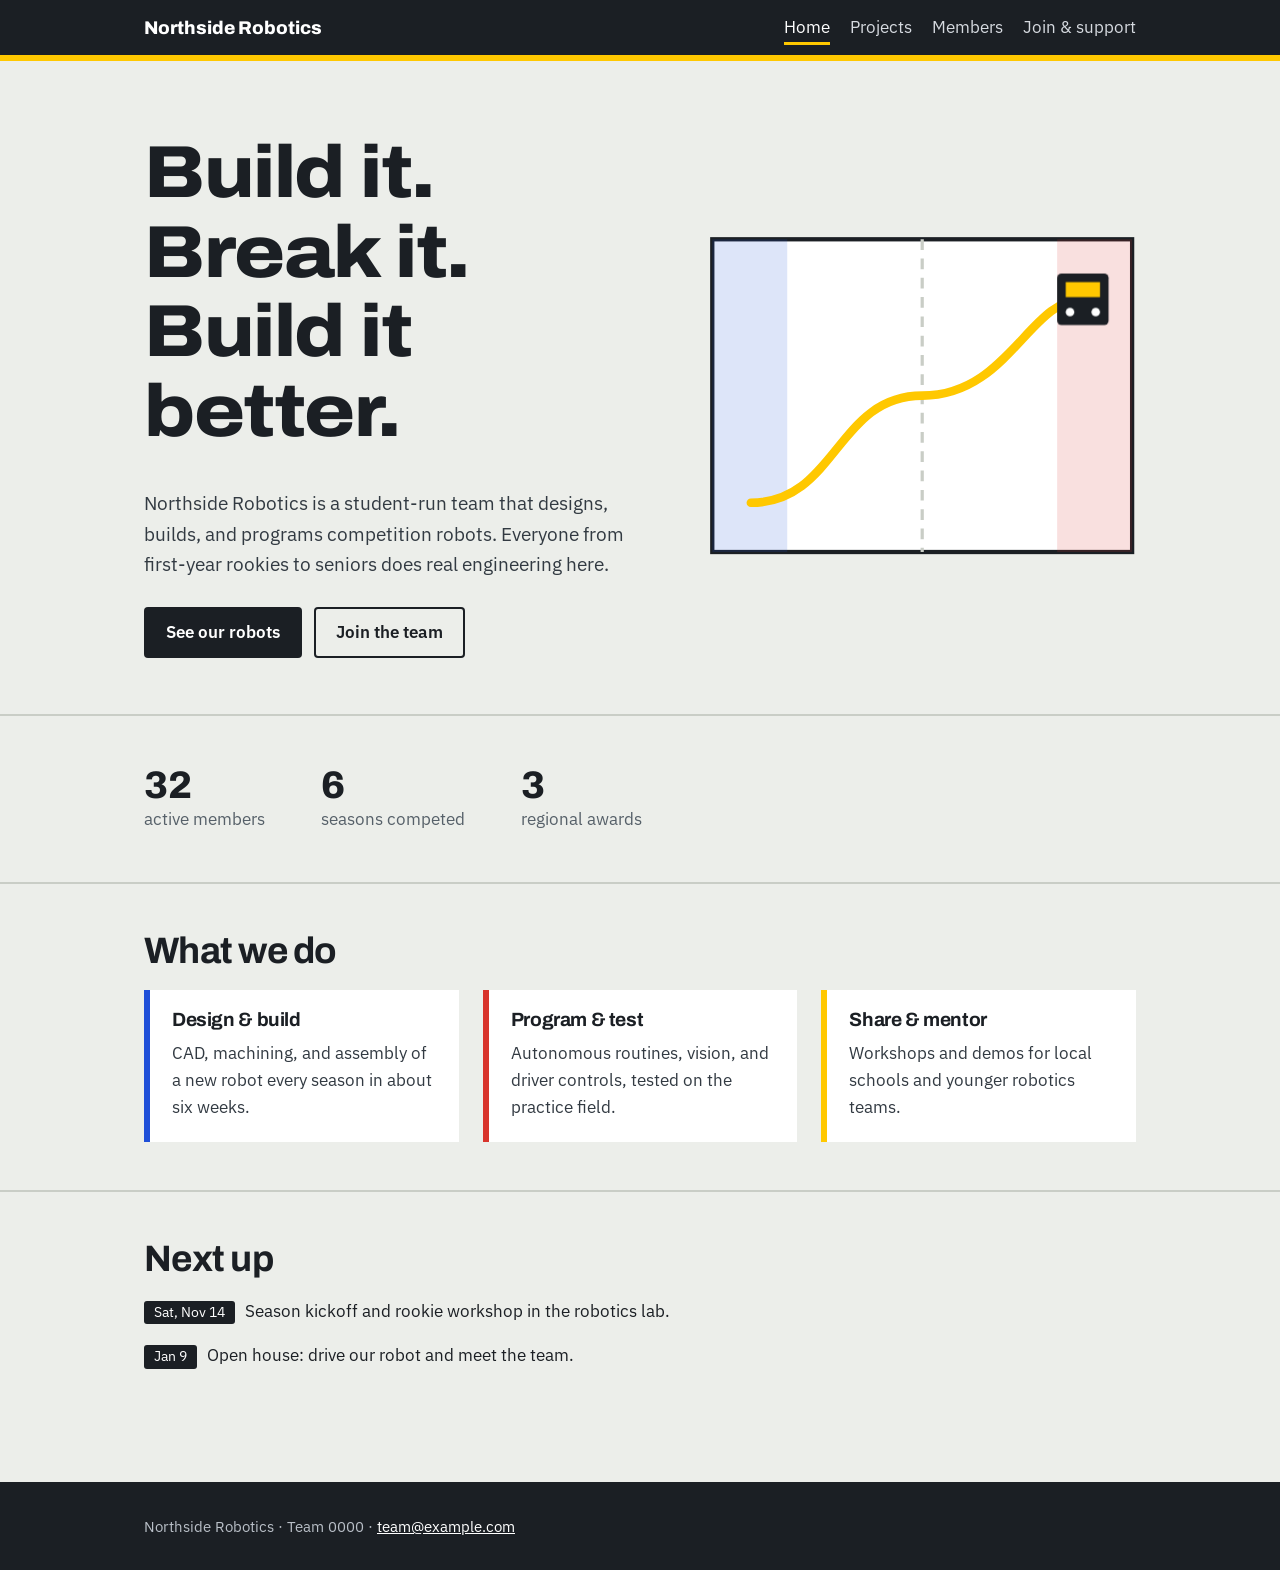
==== index.html @ d7af341b "Rename index (5).html to index.html" ====
<!doctype html><html lang="en"><head><meta charset="utf-8"><meta name="viewport" content="width=device-width,initial-scale=1"><title>Home · Northside Robotics</title><meta name="description" content="Northside Robotics: a student-run robotics team."><link rel="preconnect" href="https://fonts.googleapis.com"><link rel="preconnect" href="https://fonts.gstatic.com" crossorigin><link href="https://fonts.googleapis.com/css2?family=Archivo:wdth,wght@112,700..800&family=IBM+Plex+Sans:wght@400;600&display=swap" rel="stylesheet"><link rel="stylesheet" href="style.css"></head><body><header class="site"><div class="wrap"><a class="brand" href="index.html">Northside Robotics</a><nav aria-label="Main"><a href="index.html" aria-current="page">Home</a><a href="projects.html">Projects</a><a href="members.html">Members</a><a href="join.html">Join &amp; support</a></nav></div></header><main>
<section class="hero"><div class="wrap">
<div>
<h1>Build it. Break it. Build it better.</h1>
<p class="lead">Northside Robotics is a student-run team that designs, builds, and programs competition robots. Everyone from first-year rookies to seniors does real engineering here.</p>
<a class="btn" href="projects.html">See our robots</a><a class="btn alt" href="join.html">Join the team</a>
</div>
<svg class="field" viewBox="0 0 400 300" role="img" aria-label="A robot following a taped path across a competition field">
<rect x="4" y="4" width="392" height="292" fill="#fff" stroke="#1b1f24" stroke-width="4"/>
<rect x="4" y="4" width="70" height="292" fill="#1f4fd8" opacity=".15"/><rect x="326" y="4" width="70" height="292" fill="#d8342c" opacity=".15"/>
<line x1="200" y1="4" x2="200" y2="296" stroke="#c9cdc6" stroke-width="3" stroke-dasharray="10 8"/>
<path class="path" d="M40 250 C120 250 120 150 200 150 S300 60 350 60" fill="none" stroke="#ffc800" stroke-width="8" stroke-linecap="round"/>
<g class="bot"><rect x="326" y="36" width="48" height="48" rx="4" fill="#1b1f24"/><rect x="334" y="44" width="32" height="14" fill="#ffc800"/><circle cx="338" cy="72" r="4" fill="#fff"/><circle cx="362" cy="72" r="4" fill="#fff"/></g>
</svg>
</div></section>

<section class="block"><div class="wrap">
<ul class="stats">
<li><b>32</b><span>active members</span></li>
<li><b>6</b><span>seasons competed</span></li>
<li><b>3</b><span>regional awards</span></li>
</ul></div></section>

<section class="block"><div class="wrap">
<h2>What we do</h2>
<div class="grid">
<div class="panel"><h3>Design &amp; build</h3><p>CAD, machining, and assembly of a new robot every season in about six weeks.</p></div>
<div class="panel r"><h3>Program &amp; test</h3><p>Autonomous routines, vision, and driver controls, tested on the practice field.</p></div>
<div class="panel y"><h3>Share &amp; mentor</h3><p>Workshops and demos for local schools and younger robotics teams.</p></div>
</div></div></section>

<section class="block"><div class="wrap">
<h2>Next up</h2>
<p><span class="tag">Sat, Nov 14</span> Season kickoff and rookie workshop in the robotics lab.</p>
<p><span class="tag">Jan 9</span> Open house: drive our robot and meet the team.</p>
</div></section>
</main>
<footer class="site"><div class="wrap">Northside Robotics &middot; Team 0000 &middot; <a href="mailto:team@example.com">team@example.com</a></div></footer></body></html>
---- style.css ----
:root{--mat:#eceeea;--ink:#1b1f24;--tape:#ffc800;--blue:#1f4fd8;--red:#d8342c;--mute:#566069;--line:#c9cdc6}
*{box-sizing:border-box}
html{scroll-behavior:smooth}
body{margin:0;background:var(--mat);color:var(--ink);font:17px/1.6 "IBM Plex Sans",system-ui,sans-serif}
h1,h2,h3{font-family:"Archivo",system-ui,sans-serif;line-height:1.08;margin:0 0 .5em;letter-spacing:-.02em}
h1{font-size:clamp(2.4rem,6vw,4.6rem);font-weight:800;font-stretch:112%}
h2{font-size:clamp(1.6rem,3vw,2.3rem);font-weight:700}
h3{font-size:1.2rem;font-weight:700}
a{color:var(--blue)}
a:focus-visible,button:focus-visible{outline:3px solid var(--ink);outline-offset:3px}
.wrap{max-width:1040px;margin:0 auto;padding:0 24px}
header.site{background:var(--ink);color:#fff;border-bottom:6px solid var(--tape)}
header.site .wrap{display:flex;flex-wrap:wrap;gap:12px 32px;align-items:center;justify-content:space-between;padding-top:14px;padding-bottom:14px}
.brand{font:800 1.15rem "Archivo",sans-serif;color:#fff;text-decoration:none}
nav a{color:#d6dae0;text-decoration:none;margin-right:20px;padding:4px 0;border-bottom:3px solid transparent}
nav a:last-child{margin-right:0}
nav a:hover,nav a[aria-current]{color:#fff;border-color:var(--tape)}
.hero{padding:72px 0 56px}
.hero .wrap{display:grid;grid-template-columns:1.1fr .9fr;gap:40px;align-items:center}
.hero p.lead{font-size:1.2rem;max-width:34em;color:#323a42}
.btn{display:inline-block;background:var(--ink);color:#fff;padding:12px 22px;text-decoration:none;font-weight:600;border-radius:4px;margin:8px 12px 0 0}
.btn.alt{background:transparent;color:var(--ink);box-shadow:inset 0 0 0 2px var(--ink)}
.btn:hover{background:var(--blue);color:#fff;box-shadow:none}
.field{width:100%;height:auto}
.field .path{stroke-dasharray:900;stroke-dashoffset:900;animation:draw 3s ease-out .3s forwards}
.field .bot{opacity:0;animation:show .4s 3s forwards}
@keyframes draw{to{stroke-dashoffset:0}}
@keyframes show{to{opacity:1}}
@media (prefers-reduced-motion:reduce){.field .path{animation:none;stroke-dashoffset:0}.field .bot{animation:none;opacity:1}}
section.block{padding:48px 0;border-top:2px solid var(--line)}
.stats{display:flex;flex-wrap:wrap;gap:16px 56px;margin:0;padding:0;list-style:none}
.stats b{display:block;font:800 2.4rem "Archivo",sans-serif}
.stats span{color:var(--mute)}
.grid{display:grid;grid-template-columns:repeat(auto-fit,minmax(250px,1fr));gap:24px}
.panel{background:#fff;padding:20px 22px;border-left:6px solid var(--blue)}
.panel.r{border-color:var(--red)}.panel.y{border-color:var(--tape)}
.panel p{margin:.3em 0 0;color:#323a42}
.tl{list-style:none;margin:0;padding:0 0 0 28px;border-left:6px solid var(--tape)}
.tl li{position:relative;padding:0 0 40px 8px}
.tl li::before{content:"";position:absolute;left:-39px;top:6px;width:14px;height:14px;background:var(--ink);border:3px solid var(--mat);border-radius:50%}
.tl .yr{font:700 .95rem "Archivo",sans-serif;color:var(--mute)}
.tag{display:inline-block;font-size:.85rem;background:var(--ink);color:#fff;padding:1px 10px;border-radius:3px;margin-right:6px}
.person{background:#fff;padding:18px 20px}
.person .av{width:56px;height:56px;border-radius:50%;background:var(--blue);color:#fff;display:grid;place-items:center;font:700 1.2rem "Archivo",sans-serif;margin-bottom:10px}
.person p{margin:0;color:var(--mute)}
footer.site{background:var(--ink);color:#b9bfc7;padding:32px 0;margin-top:48px;font-size:.95rem}
footer.site a{color:#fff}
@media(max-width:760px){.hero .wrap{grid-template-columns:1fr}.hero{padding-top:40px}}
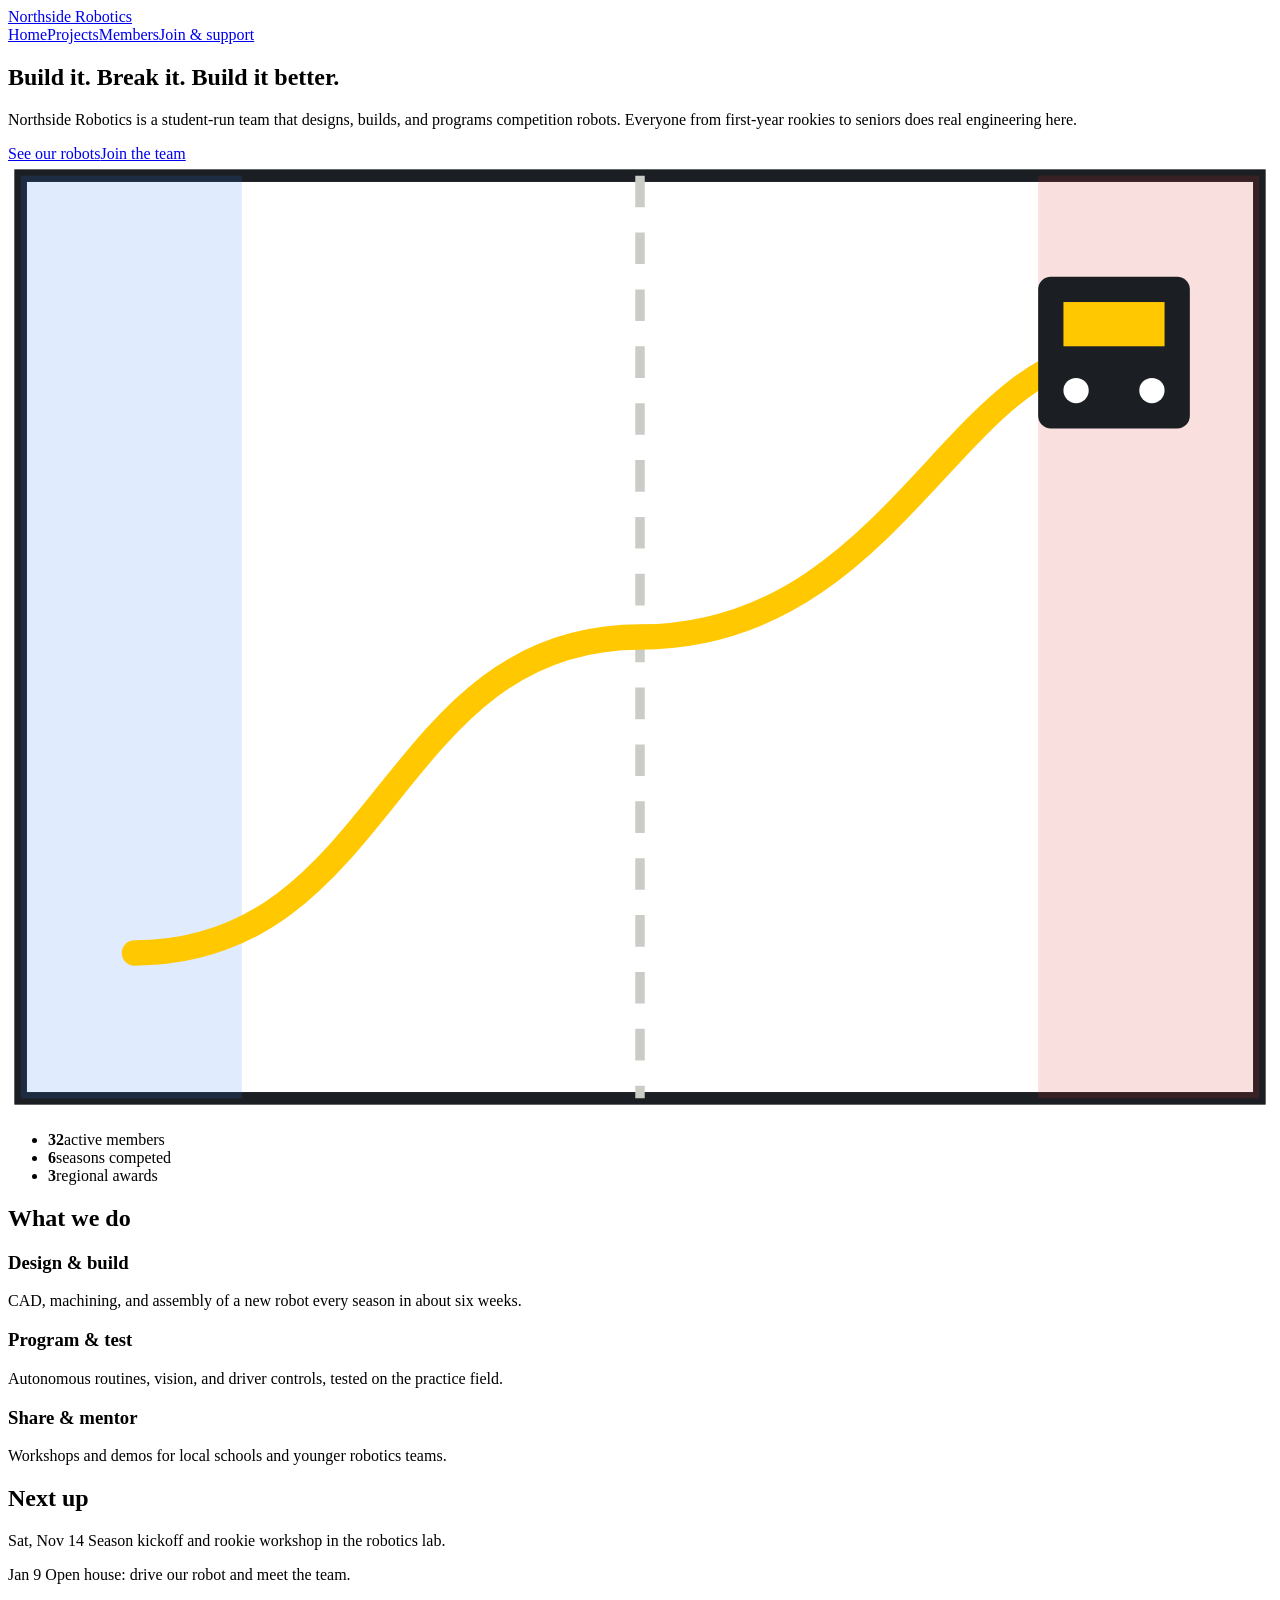
==== commit 0fe63474: "Rename index (6).html to index.html" ====
--- a/index.html
+++ b/index.html
@@ -1,4 +1,4 @@
-<!doctype html><html lang="en"><head><meta charset="utf-8"><meta name="viewport" content="width=device-width,initial-scale=1"><title>Home · Northside Robotics</title><meta name="description" content="Northside Robotics: a student-run robotics team."><link rel="preconnect" href="https://fonts.googleapis.com"><link rel="preconnect" href="https://fonts.gstatic.com" crossorigin><link href="https://fonts.googleapis.com/css2?family=Archivo:wdth,wght@112,700..800&family=IBM+Plex+Sans:wght@400;600&display=swap" rel="stylesheet"><link rel="stylesheet" href="style.css"></head><body><header class="site"><div class="wrap"><a class="brand" href="index.html">Northside Robotics</a><nav aria-label="Main"><a href="index.html" aria-current="page">Home</a><a href="projects.html">Projects</a><a href="members.html">Members</a><a href="join.html">Join &amp; support</a></nav></div></header><main>
+<!doctype html><html lang="en"><head><meta charset="utf-8"><meta name="viewport" content="width=device-width,initial-scale=1"><title>Home · Northside Robotics</title><meta name="description" content="Northside Robotics: a student-run robotics team."><link rel="preconnect" href="https://fonts.googleapis.com"><link rel="preconnect" href="https://fonts.gstatic.com" crossorigin><link href="https://fonts.googleapis.com/css2?family=Rubik:wght@400;500;600;700;800&display=swap" rel="stylesheet"><link rel="stylesheet" href="style.css"></head><body><header class="site"><div class="wrap"><a class="brand" href="index.html">Northside Robotics</a><nav aria-label="Main"><a href="index.html" aria-current="page">Home</a><a href="projects.html">Projects</a><a href="members.html">Members</a><a href="join.html">Join &amp; support</a></nav></div></header><main>
 <section class="hero"><div class="wrap">
 <div>
 <h1>Build it. Break it. Build it better.</h1>
@@ -7,7 +7,7 @@
 </div>
 <svg class="field" viewBox="0 0 400 300" role="img" aria-label="A robot following a taped path across a competition field">
 <rect x="4" y="4" width="392" height="292" fill="#fff" stroke="#1b1f24" stroke-width="4"/>
-<rect x="4" y="4" width="70" height="292" fill="#1f4fd8" opacity=".15"/><rect x="326" y="4" width="70" height="292" fill="#d8342c" opacity=".15"/>
+<rect x="4" y="4" width="70" height="292" fill="#2e79f2" opacity=".15"/><rect x="326" y="4" width="70" height="292" fill="#d8342c" opacity=".15"/>
 <line x1="200" y1="4" x2="200" y2="296" stroke="#c9cdc6" stroke-width="3" stroke-dasharray="10 8"/>
 <path class="path" d="M40 250 C120 250 120 150 200 150 S300 60 350 60" fill="none" stroke="#ffc800" stroke-width="8" stroke-linecap="round"/>
 <g class="bot"><rect x="326" y="36" width="48" height="48" rx="4" fill="#1b1f24"/><rect x="334" y="44" width="32" height="14" fill="#ffc800"/><circle cx="338" cy="72" r="4" fill="#fff"/><circle cx="362" cy="72" r="4" fill="#fff"/></g>
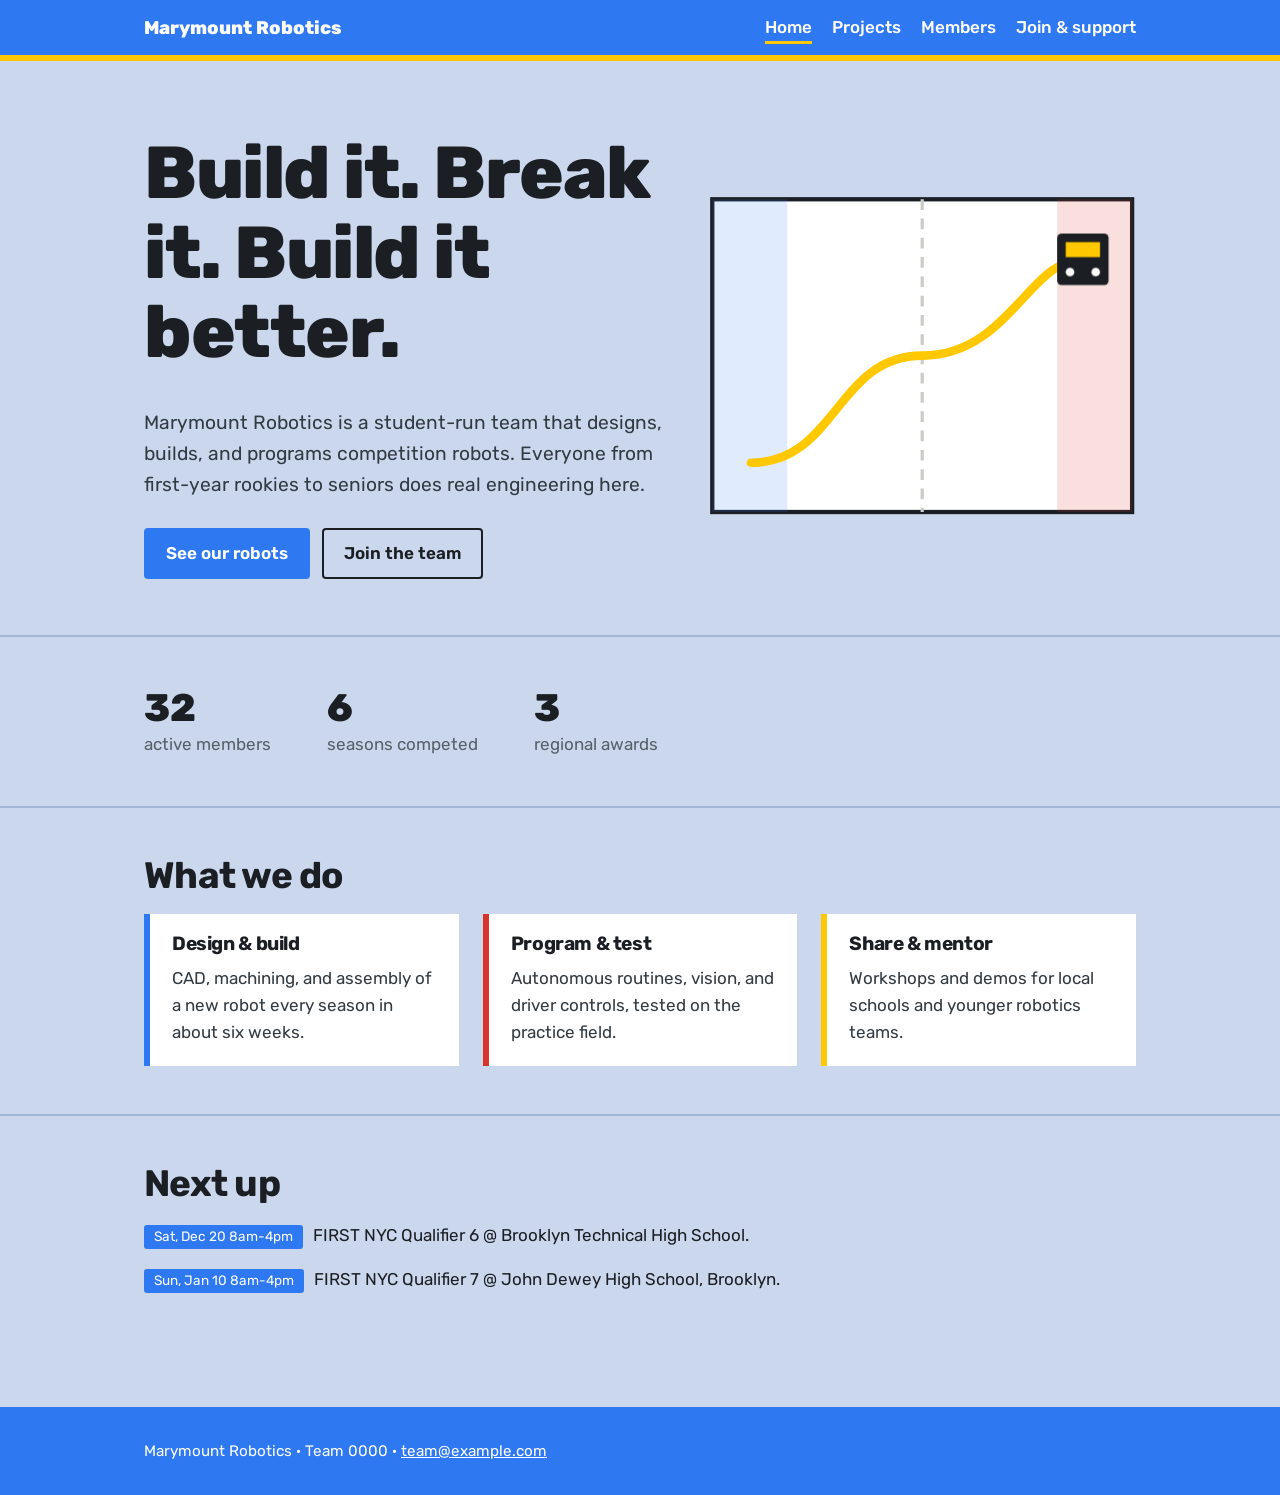
==== commit cb199606: "Change branding from Northside to Marymount Robotics Updated the content and branding from Northside" ====
--- a/index.html
+++ b/index.html
@@ -1,8 +1,8 @@
-<!doctype html><html lang="en"><head><meta charset="utf-8"><meta name="viewport" content="width=device-width,initial-scale=1"><title>Home · Northside Robotics</title><meta name="description" content="Northside Robotics: a student-run robotics team."><link rel="preconnect" href="https://fonts.googleapis.com"><link rel="preconnect" href="https://fonts.gstatic.com" crossorigin><link href="https://fonts.googleapis.com/css2?family=Rubik:wght@400;500;600;700;800&display=swap" rel="stylesheet"><link rel="stylesheet" href="style.css"></head><body><header class="site"><div class="wrap"><a class="brand" href="index.html">Northside Robotics</a><nav aria-label="Main"><a href="index.html" aria-current="page">Home</a><a href="projects.html">Projects</a><a href="members.html">Members</a><a href="join.html">Join &amp; support</a></nav></div></header><main>
+<!doctype html><html lang="en"><head><meta charset="utf-8"><meta name="viewport" content="width=device-width,initial-scale=1"><title>Home · Marymount Robotics</title><meta name="description" content="Marymount Robotics: a student-run robotics team."><link rel="preconnect" href="https://fonts.googleapis.com"><link rel="preconnect" href="https://fonts.gstatic.com" crossorigin><link href="https://fonts.googleapis.com/css2?family=Rubik:wght@400;500;600;700;800&display=swap" rel="stylesheet"><link rel="stylesheet" href="style.css"></head><body><header class="site"><div class="wrap"><a class="brand" href="index.html">Marymount Robotics</a><nav aria-label="Main"><a href="index.html" aria-current="page">Home</a><a href="projects.html">Projects</a><a href="members.html">Members</a><a href="join.html">Join &amp; support</a></nav></div></header><main>
 <section class="hero"><div class="wrap">
 <div>
 <h1>Build it. Break it. Build it better.</h1>
-<p class="lead">Northside Robotics is a student-run team that designs, builds, and programs competition robots. Everyone from first-year rookies to seniors does real engineering here.</p>
+<p class="lead">Marymount Robotics is a student-run team that designs, builds, and programs competition robots. Everyone from first-year rookies to seniors does real engineering here.</p>
 <a class="btn" href="projects.html">See our robots</a><a class="btn alt" href="join.html">Join the team</a>
 </div>
 <svg class="field" viewBox="0 0 400 300" role="img" aria-label="A robot following a taped path across a competition field">
@@ -31,8 +31,8 @@
 
 <section class="block"><div class="wrap">
 <h2>Next up</h2>
-<p><span class="tag">Sat, Nov 14</span> Season kickoff and rookie workshop in the robotics lab.</p>
-<p><span class="tag">Jan 9</span> Open house: drive our robot and meet the team.</p>
+<p><span class="tag">Sat, Dec 20 8am-4pm</span> FIRST NYC Qualifier 6 @ Brooklyn Technical High School. </p>
+<p><span class="tag">Sun, Jan 10 8am-4pm</span> FIRST NYC Qualifier 7 @ John Dewey High School, Brooklyn.</p>
 </div></section>
 </main>
-<footer class="site"><div class="wrap">Northside Robotics &middot; Team 0000 &middot; <a href="mailto:team@example.com">team@example.com</a></div></footer></body></html>
+<footer class="site"><div class="wrap">Marymount Robotics &middot; Team 0000 &middot; <a href="mailto:team@example.com">team@example.com</a></div></footer></body></html>
--- a/style.css
+++ b/style.css
@@ -0,0 +1,48 @@
+:root{--mat:#cad7ed;--ink:#1b1f24;--tape:#ffc800;--blue:#2e79f2;--red:#d8342c;--mute:#566069;--line:#a3b6d8}
+*{box-sizing:border-box}
+html{scroll-behavior:smooth}
+body{margin:0;background:var(--mat);color:var(--ink);font:17px/1.6 "Rubik",system-ui,sans-serif}
+h1,h2,h3{font-family:"Rubik",system-ui,sans-serif;line-height:1.08;margin:0 0 .5em;letter-spacing:-.02em}
+h1{font-size:clamp(2.4rem,6vw,4.6rem);font-weight:800;}
+h2{font-size:clamp(1.6rem,3vw,2.3rem);font-weight:700}
+h3{font-size:1.2rem;font-weight:700}
+a{color:#1a56c4}
+a:focus-visible,button:focus-visible{outline:3px solid var(--ink);outline-offset:3px}
+.wrap{max-width:1040px;margin:0 auto;padding:0 24px}
+header.site{background:var(--blue);color:#fff;border-bottom:6px solid var(--tape)}
+header.site .wrap{display:flex;flex-wrap:wrap;gap:12px 32px;align-items:center;justify-content:space-between;padding-top:14px;padding-bottom:14px}
+.brand{font:800 1.15rem "Rubik",sans-serif;color:#fff;text-decoration:none}
+nav a{color:#fff;font-weight:500;text-decoration:none;margin-right:20px;padding:4px 0;border-bottom:3px solid transparent}
+nav a:last-child{margin-right:0}
+nav a:hover,nav a[aria-current]{border-color:var(--tape)}
+.hero{padding:72px 0 56px}
+.hero .wrap{display:grid;grid-template-columns:1.1fr .9fr;gap:40px;align-items:center}
+.hero p.lead{font-size:1.2rem;max-width:34em;color:#323a42}
+.btn{display:inline-block;background:var(--blue);color:#fff;padding:12px 22px;text-decoration:none;font-weight:600;border-radius:4px;margin:8px 12px 0 0}
+.btn.alt{background:transparent;color:var(--ink);box-shadow:inset 0 0 0 2px var(--ink)}
+.btn:hover{background:var(--ink);color:#fff;box-shadow:none}
+.field{width:100%;height:auto}
+.field .path{stroke-dasharray:900;stroke-dashoffset:900;animation:draw 3s ease-out .3s forwards}
+.field .bot{opacity:0;animation:show .4s 3s forwards}
+@keyframes draw{to{stroke-dashoffset:0}}
+@keyframes show{to{opacity:1}}
+@media (prefers-reduced-motion:reduce){.field .path{animation:none;stroke-dashoffset:0}.field .bot{animation:none;opacity:1}}
+section.block{padding:48px 0;border-top:2px solid var(--line)}
+.stats{display:flex;flex-wrap:wrap;gap:16px 56px;margin:0;padding:0;list-style:none}
+.stats b{display:block;font:800 2.4rem "Rubik",sans-serif}
+.stats span{color:var(--mute)}
+.grid{display:grid;grid-template-columns:repeat(auto-fit,minmax(250px,1fr));gap:24px}
+.panel{background:#fff;padding:20px 22px;border-left:6px solid var(--blue)}
+.panel.r{border-color:var(--red)}.panel.y{border-color:var(--tape)}
+.panel p{margin:.3em 0 0;color:#323a42}
+.tl{list-style:none;margin:0;padding:0 0 0 28px;border-left:6px solid var(--tape)}
+.tl li{position:relative;padding:0 0 40px 8px}
+.tl li::before{content:"";position:absolute;left:-39px;top:6px;width:14px;height:14px;background:var(--ink);border:3px solid var(--mat);border-radius:50%}
+.tl .yr{font:700 .95rem "Rubik",sans-serif;color:var(--mute)}
+.tag{display:inline-block;font-size:.85rem;background:var(--blue);color:#fff;padding:1px 10px;border-radius:3px;margin-right:6px}
+.person{background:#fff;padding:18px 20px}
+.person .av{width:56px;height:56px;border-radius:50%;background:var(--blue);color:#fff;display:grid;place-items:center;font:700 1.2rem "Rubik",sans-serif;margin-bottom:10px}
+.person p{margin:0;color:var(--mute)}
+footer.site{background:var(--blue);color:#fff;padding:32px 0;margin-top:48px;font-size:.95rem}
+footer.site a{color:#fff;text-decoration:underline}
+@media(max-width:760px){.hero .wrap{grid-template-columns:1fr}.hero{padding-top:40px}}
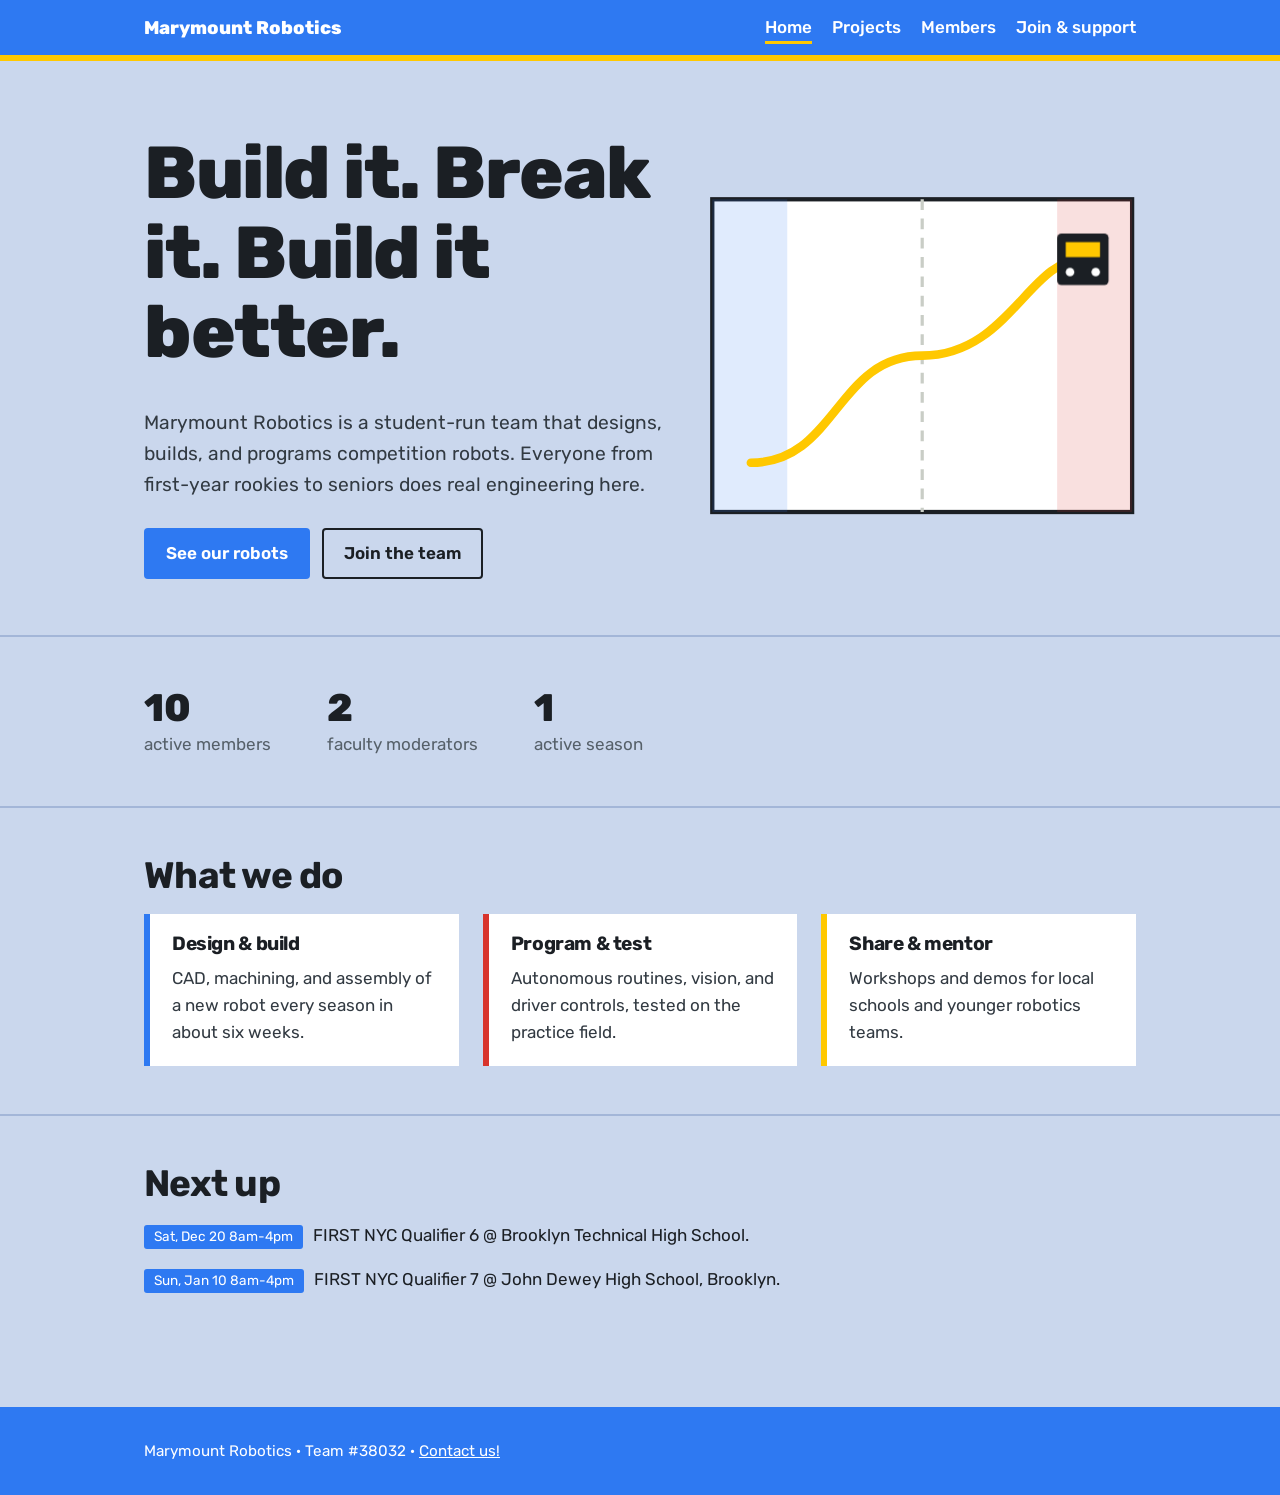
==== commit fdf3e7c8: "Modify footer with new team number and contact info Updated team number and contact email in footer." ====
--- a/index.html
+++ b/index.html
@@ -16,9 +16,9 @@
 
 <section class="block"><div class="wrap">
 <ul class="stats">
-<li><b>32</b><span>active members</span></li>
-<li><b>6</b><span>seasons competed</span></li>
-<li><b>3</b><span>regional awards</span></li>
+<li><b>10</b><span>active members</span></li>
+<li><b>2</b><span>faculty moderators</span></li>
+<li><b>1</b><span>active season</span></li>
 </ul></div></section>
 
 <section class="block"><div class="wrap">
@@ -35,4 +35,4 @@
 <p><span class="tag">Sun, Jan 10 8am-4pm</span> FIRST NYC Qualifier 7 @ John Dewey High School, Brooklyn.</p>
 </div></section>
 </main>
-<footer class="site"><div class="wrap">Marymount Robotics &middot; Team 0000 &middot; <a href="mailto:team@example.com">team@example.com</a></div></footer></body></html>
+<footer class="site"><div class="wrap">Marymount Robotics &middot; Team #38032 &middot; <a href="mailto:TCheung@marymountnyc.org">Contact us!</a></div></footer></body></html>
